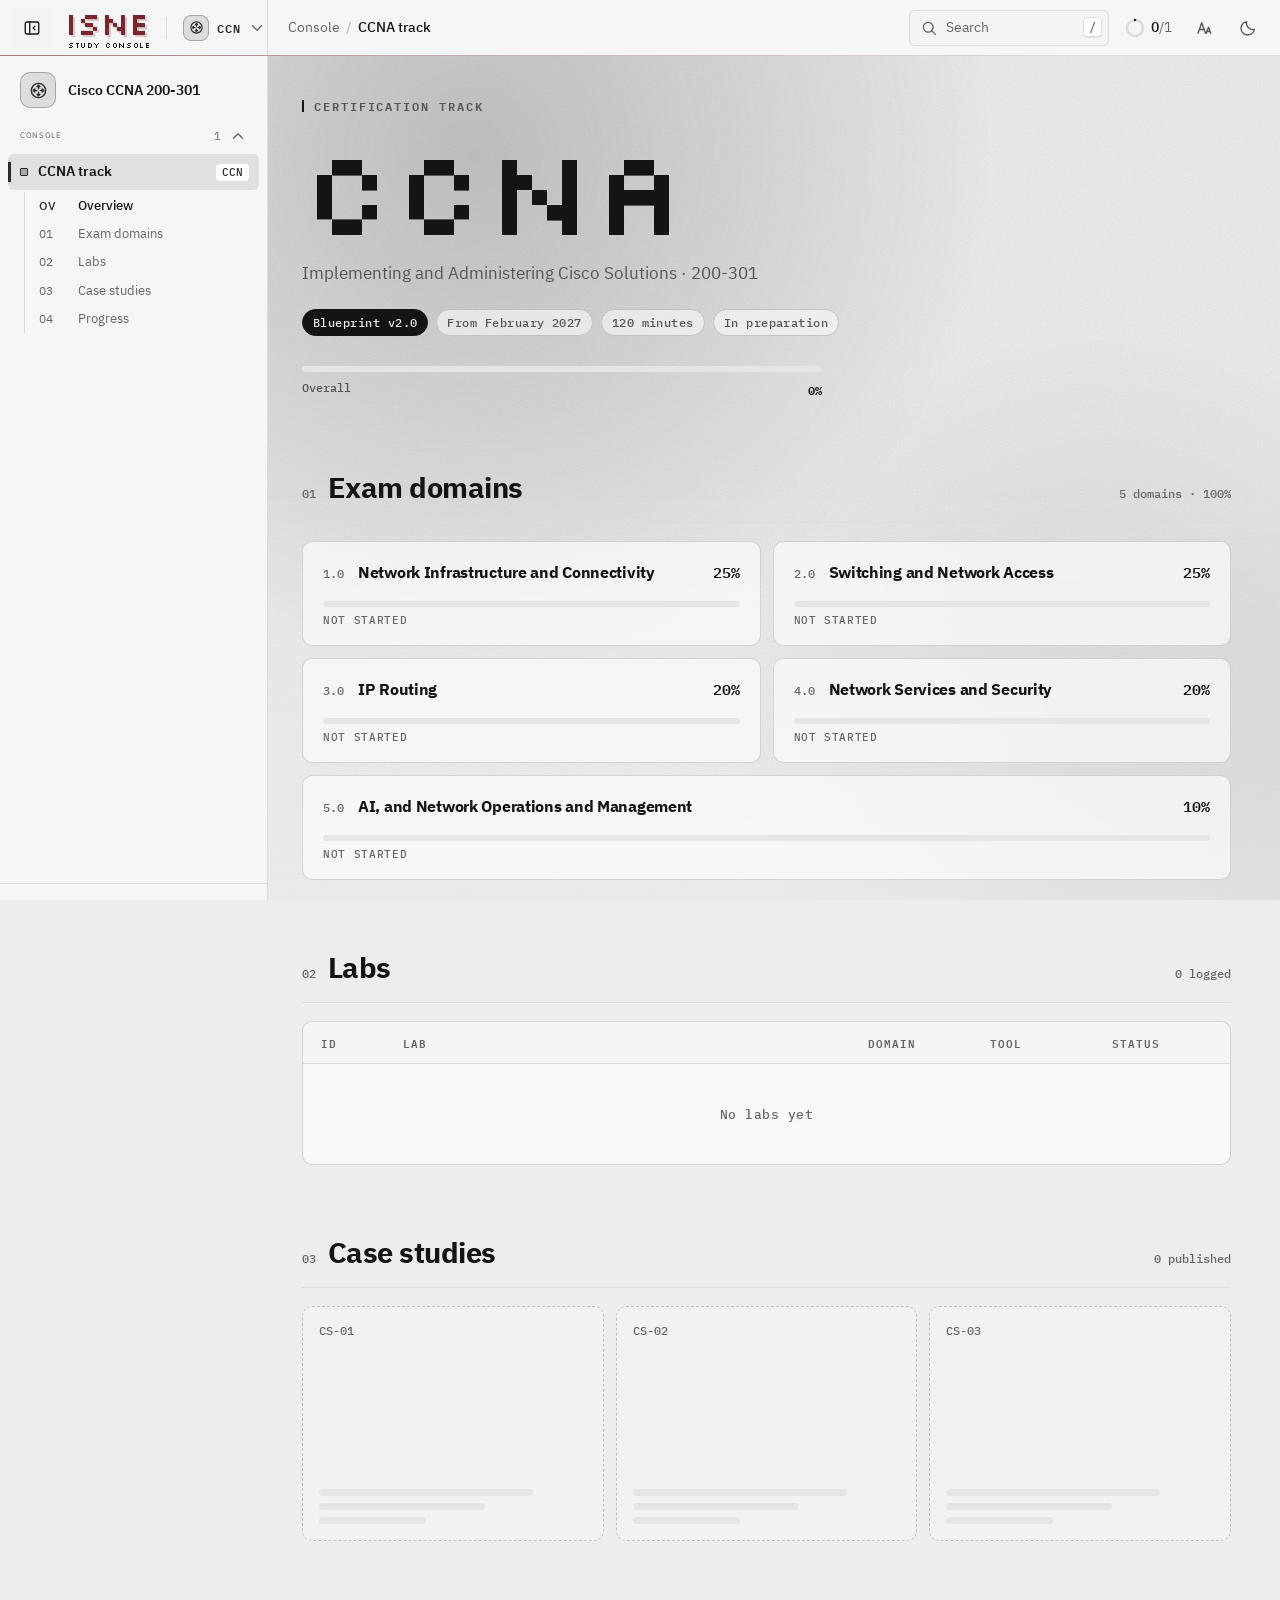
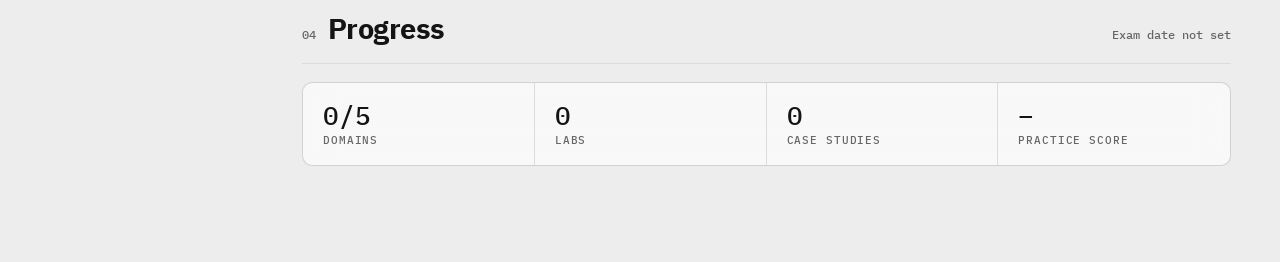
==== ccna/index.html @ 34553ee7 "Menu toggle shows hide/show icon by state; smaller CCNA pointer light" ====
<!doctype html>
<html lang="en">
<head>
<meta charset="utf-8">
<meta name="viewport" content="width=device-width,initial-scale=1,viewport-fit=cover">
<title>Cisco CCNA 200-301 · Study Console</title>
<meta name="description" content="CCNA 200-301 console: exam domains, labs, case studies and progress.">
<meta name="theme-color" content="#0a0a0a">
<script src="../shared/v3/boot.js?v=20261031-3" data-console="ccna"></script>
<link rel="stylesheet" href="./ccna.css?v=20261031-3">
</head>
<body data-console-id="ccna" data-console-name="Cisco CCNA 200-301">
<main class="cc">

  <header class="cc-hero" id="overview">
    <p class="cc-eyebrow">Certification track</p>
    <h1 class="cc-title">CCNA</h1>
    <p class="cc-sub">Implementing and Administering Cisco Solutions · 200-301</p>
    <div class="cc-chips">
      <span class="cc-chip is-on">Blueprint v2.0</span>
      <span class="cc-chip">From February 2027</span>
      <span class="cc-chip">120 minutes</span>
      <span class="cc-chip">In preparation</span>
    </div>
    <div class="cc-meter" role="img" aria-label="Overall progress 0 percent">
      <div class="cc-meter-bar"><i style="width:0%"></i></div>
      <div class="cc-meter-row"><span>Overall</span><b>0%</b></div>
    </div>
  </header>

  <section class="cc-sec" id="domains">
    <div class="cc-head"><span class="cc-num">01</span><h2>Exam domains</h2><span class="cc-aside">5 domains · 100%</span></div>
    <div class="cc-domains">
      <article class="cc-domain"><span class="cc-dno">1.0</span><h3>Network Infrastructure and Connectivity</h3><span class="cc-weight">25%</span><div class="cc-dbar"><i style="width:0%"></i></div><span class="cc-state">Not started</span></article>
      <article class="cc-domain"><span class="cc-dno">2.0</span><h3>Switching and Network Access</h3><span class="cc-weight">25%</span><div class="cc-dbar"><i style="width:0%"></i></div><span class="cc-state">Not started</span></article>
      <article class="cc-domain"><span class="cc-dno">3.0</span><h3>IP Routing</h3><span class="cc-weight">20%</span><div class="cc-dbar"><i style="width:0%"></i></div><span class="cc-state">Not started</span></article>
      <article class="cc-domain"><span class="cc-dno">4.0</span><h3>Network Services and Security</h3><span class="cc-weight">20%</span><div class="cc-dbar"><i style="width:0%"></i></div><span class="cc-state">Not started</span></article>
      <article class="cc-domain"><span class="cc-dno">5.0</span><h3>AI, and Network Operations and Management</h3><span class="cc-weight">10%</span><div class="cc-dbar"><i style="width:0%"></i></div><span class="cc-state">Not started</span></article>
    </div>
  </section>

  <section class="cc-sec" id="labs">
    <div class="cc-head"><span class="cc-num">02</span><h2>Labs</h2><span class="cc-aside">0 logged</span></div>
    <div class="cc-table">
      <div class="cc-tr cc-th"><span>ID</span><span>Lab</span><span>Domain</span><span>Tool</span><span>Status</span></div>
      <div class="cc-empty">No labs yet</div>
    </div>
  </section>

  <section class="cc-sec" id="cases">
    <div class="cc-head"><span class="cc-num">03</span><h2>Case studies</h2><span class="cc-aside">0 published</span></div>
    <div class="cc-cases">
      <div class="cc-slot"><span class="cc-slot-no">CS-01</span><span class="cc-slot-lines"><i></i><i></i><i></i></span></div>
      <div class="cc-slot"><span class="cc-slot-no">CS-02</span><span class="cc-slot-lines"><i></i><i></i><i></i></span></div>
      <div class="cc-slot"><span class="cc-slot-no">CS-03</span><span class="cc-slot-lines"><i></i><i></i><i></i></span></div>
    </div>
  </section>

  <section class="cc-sec" id="progress">
    <div class="cc-head"><span class="cc-num">04</span><h2>Progress</h2><span class="cc-aside">Exam date not set</span></div>
    <div class="cc-stats">
      <div><b>0/5</b><span>Domains</span></div>
      <div><b>0</b><span>Labs</span></div>
      <div><b>0</b><span>Case studies</span></div>
      <div><b>–</b><span>Practice score</span></div>
    </div>
  </section>

</main>
<script>
/* Study Console v3 manifest: one scrolling page, sections as menu entries. */
(function () {
  (window.StudyConsole = window.StudyConsole || []).push({
    id: 'ccna',
    code: 'CCN',
    title: 'Cisco CCNA 200-301',
    subtitle: 'Certification track',
    content: 'body > main',
    defaultView: 'track',
    router: { show: function () {} },
    groups: [
      { label: 'Console', views: [{ id: 'track', title: 'CCNA track', badge: 'CCN', children: [
        { id: 'overview', title: 'Overview', badge: 'OV' },
        { id: 'domains', title: 'Exam domains', badge: '01' },
        { id: 'labs', title: 'Labs', badge: '02' },
        { id: 'cases', title: 'Case studies', badge: '03' },
        { id: 'progress', title: 'Progress', badge: '04' }
      ] }] }
    ]
  });
})();
</script>
</body>
</html>
---- ccna/ccna.css ----
/* CCNA console: monochrome palette, black/white/grey field with grain.
   Frame, components and behaviour come from /shared/v3/. */

:root[data-theme="dark"] {
  --sc-bg: #0a0a0a; --sc-surface: #121212; --sc-surface-2: #1a1a1a; --sc-surface-3: #232323; --sc-chrome: #0d0d0d;
  --sc-text: #f2f2f2; --sc-text-body: #d6d6d6; --sc-muted: #b0b0b0; --sc-faint: #8a8a8a;
  --sc-line: #242424; --sc-line-strong: #3a3a3a; --sc-accent-soft: #1d1d1d;
  --sc-glow-1: #d6d6d6; --sc-glow-2: #3a3a3a; --sc-glow-3: #262626;
  --cc-hi: #e6e6e6; --cc-lo: #3a3a3a;
}
:root[data-theme="light"] {
  --sc-bg: #ededed; --sc-surface: #ffffff; --sc-surface-2: #f4f4f4; --sc-surface-3: #e5e5e5; --sc-chrome: #f6f6f6;
  --sc-text: #141414; --sc-text-body: #2a2a2a; --sc-muted: #545454; --sc-faint: #666666;
  --sc-line: #dcdcdc; --sc-line-strong: #c2c2c2; --sc-accent-soft: #ebebeb;
  --sc-glow-1: #2b2b2b; --sc-glow-2: #9a9a9a; --sc-glow-3: #c6c6c6;
  --cc-hi: #1a1a1a; --cc-lo: #a8a8a8;
}

/* ---------- field: the share-image layout in greyscale ---------- */
.sc3-field { background: var(--sc-bg); }
.sc3-field i { opacity: 1; }
.sc3-field .sc3-field-a { width: 82vw; height: 82vw; left: -25vw; top: calc(11vh - 41vw); right: auto; background: radial-gradient(closest-side, var(--cc-hi), transparent); opacity: .34; }
.sc3-field .sc3-field-b { width: 75vw; height: 75vw; left: 52vw; top: calc(100vh - 37vw); right: auto; bottom: auto; background: radial-gradient(closest-side, var(--cc-lo), transparent); opacity: .8; }
.sc3-field .sc3-field-c { width: 58vw; height: 58vw; left: 36vw; top: calc(72vh - 29vw); bottom: auto; background: radial-gradient(closest-side, var(--sc-glow-3), transparent); opacity: .6; }
:root[data-theme="light"] .sc3-field .sc3-field-a { opacity: .2; }
:root[data-theme="light"] .sc3-field .sc3-field-b { opacity: .45; }
:root[data-theme="light"] .sc3-field .sc3-field-c { opacity: .5; }
.sc3-field::before { opacity: .12; mix-blend-mode: normal; }
:root[data-theme="dark"] .sc3-field::before { opacity: .16; mix-blend-mode: normal; }
:root[data-theme="light"] .sc3-field::before { opacity: .22; mix-blend-mode: multiply; }
/* pointer light: small and faint so it reads as a highlight, not a second glow */
:root:root .sc3-field .sc3-spot { width: 180px; height: 180px; margin: -90px 0 0 -90px; background: radial-gradient(closest-side, color-mix(in srgb, var(--cc-hi) 14%, transparent), transparent); }
:root:root .sc3-field .sc3-spot.is-on { opacity: .4; }
.sc3-field::after { background: linear-gradient(180deg, transparent 50%, color-mix(in srgb, var(--sc-bg) 55%, transparent) 100%); }
@media (max-aspect-ratio: 1/1) {
  .sc3-field .sc3-field-a { width: 110vmax; height: 110vmax; left: -62vmax; top: -66vmax; }
  .sc3-field .sc3-field-b { width: 95vmax; height: 95vmax; left: auto; right: -55vmax; top: auto; bottom: -55vmax; }
  .sc3-field .sc3-field-c { width: 70vmax; height: 70vmax; left: -5vmax; top: 45vmax; }
}

/* ---------- page ---------- */
.cc { max-width: 1000px; margin: 0 auto; padding: 44px 34px 96px; }
.cc-eyebrow { margin: 0; font: 600 12px/1 var(--sc-mono); letter-spacing: .16em; text-transform: uppercase; color: var(--sc-muted); border-left: 2px solid var(--sc-text); padding-left: 10px; }
.cc-title { margin: 22px 0 0; font-size: clamp(4.2rem, 11vw, 7.5rem); line-height: .9; font-weight: 400; color: var(--sc-text); }
:root:root:root .cc-title { font-family: var(--sc-pixel); letter-spacing: .02em; }
.cc-sub { margin: 18px 0 0; font-size: 1.05rem; color: var(--sc-muted); }
.cc-chips { display: flex; flex-wrap: wrap; gap: 8px; margin-top: 22px; }
.cc-chip { font: 500 11.5px var(--sc-mono); letter-spacing: .04em; padding: 5px 10px; border: 1px solid var(--sc-line-strong); border-radius: 999px; color: var(--sc-muted); background: color-mix(in srgb, var(--sc-surface) 55%, transparent); }
.cc-chip.is-on { color: var(--sc-bg); background: var(--sc-text); border-color: var(--sc-text); }
.cc-meter { margin-top: 30px; max-width: 520px; }
.cc-meter-bar, .cc-dbar { height: 6px; background: var(--sc-surface-3); border-radius: 99px; overflow: hidden; }
.cc-meter-bar i, .cc-dbar i { display: block; height: 100%; background: var(--sc-text); }
.cc-meter-row { display: flex; justify-content: space-between; margin-top: 8px; font: 500 12px var(--sc-mono); color: var(--sc-muted); }
.cc-meter-row b { color: var(--sc-text); font-weight: 600; }

.cc-sec { padding-top: 64px; }
.cc-head { display: flex; align-items: baseline; gap: 12px; padding-bottom: 12px; margin-bottom: 18px; border-bottom: 1px solid var(--sc-line); }
.cc-num { font: 500 12px var(--sc-mono); color: var(--sc-faint); }
.cc-head h2 { margin: 0; font-size: clamp(1.4rem, 2.6vw, 1.8rem); letter-spacing: -.02em; color: var(--sc-text); }
.cc-aside { margin-left: auto; font: 500 12px var(--sc-mono); color: var(--sc-faint); }



.cc-domains { display: grid; grid-template-columns: repeat(2, minmax(0, 1fr)); gap: 12px; }
.cc-domain { display: grid; grid-template-columns: auto 1fr auto; align-items: baseline; gap: 6px 14px; padding: 18px 20px; background: color-mix(in srgb, var(--sc-surface) 62%, transparent); -webkit-backdrop-filter: blur(16px); backdrop-filter: blur(16px); border: 1px solid color-mix(in srgb, var(--sc-line-strong) 70%, transparent); border-radius: var(--sc-radius, 12px); transition: border-color .2s, transform .2s; }
.cc-domain:last-child { grid-column: 1 / -1; }
.cc-dno { font: 500 12px var(--sc-mono); color: var(--sc-faint); }
.cc-domain h3 { margin: 0; font-size: 1rem; line-height: 1.35; color: var(--sc-text); }
.cc-weight { font: 600 15px var(--sc-mono); color: var(--sc-text); }
.cc-dbar { grid-column: 1 / -1; margin-top: 10px; }
.cc-state { grid-column: 1 / -1; font: 500 11px var(--sc-mono); letter-spacing: .06em; text-transform: uppercase; color: var(--sc-faint); }
@media (hover: hover) and (pointer: fine) { .cc-domain:hover { border-color: var(--sc-text); transform: translateY(-2px); } }

.cc-table { border: 1px solid color-mix(in srgb, var(--sc-line-strong) 70%, transparent); border-radius: var(--sc-radius, 12px); overflow: hidden; background: color-mix(in srgb, var(--sc-surface) 62%, transparent); -webkit-backdrop-filter: blur(16px); backdrop-filter: blur(16px); }
.cc-tr { display: grid; grid-template-columns: 70px minmax(0, 1fr) 110px 110px 100px; gap: 12px; padding: 11px 18px; }
.cc-th { font: 600 10.5px var(--sc-mono); letter-spacing: .1em; text-transform: uppercase; color: var(--sc-faint); background: color-mix(in srgb, var(--sc-surface-2) 70%, transparent); border-bottom: 1px solid var(--sc-line); }
.cc-empty { padding: 42px 18px; text-align: center; font: 500 12.5px var(--sc-mono); color: var(--sc-faint); letter-spacing: .04em; }

.cc-cases { display: grid; grid-template-columns: repeat(3, minmax(0, 1fr)); gap: 12px; }
.cc-slot { aspect-ratio: 4 / 3; display: flex; flex-direction: column; justify-content: space-between; padding: 16px; border: 1px dashed var(--sc-line-strong); border-radius: var(--sc-radius, 12px); background: color-mix(in srgb, var(--sc-surface) 30%, transparent); }
.cc-slot-no { font: 500 12px var(--sc-mono); color: var(--sc-faint); }
.cc-slot-lines { display: grid; gap: 7px; }
.cc-slot-lines i { display: block; height: 7px; border-radius: 4px; background: var(--sc-surface-3); }
.cc-slot-lines i:nth-child(1) { width: 80%; } .cc-slot-lines i:nth-child(2) { width: 62%; } .cc-slot-lines i:nth-child(3) { width: 40%; }

.cc-stats { display: grid; grid-template-columns: repeat(4, minmax(0, 1fr)); border: 1px solid color-mix(in srgb, var(--sc-line-strong) 70%, transparent); border-radius: var(--sc-radius, 12px); overflow: hidden; background: color-mix(in srgb, var(--sc-surface) 62%, transparent); -webkit-backdrop-filter: blur(16px); backdrop-filter: blur(16px); }
.cc-stats div { padding: 18px 20px; border-right: 1px solid var(--sc-line); }
.cc-stats div:last-child { border-right: 0; }
.cc-stats b { display: block; font: 500 26px/1.1 var(--sc-mono); color: var(--sc-text); }
.cc-stats span { display: block; margin-top: 4px; font: 500 11px var(--sc-mono); letter-spacing: .08em; text-transform: uppercase; color: var(--sc-faint); }

@media (max-width: 760px) {
  .cc { padding: 28px 18px 72px; }
  .cc-domains, .cc-cases { grid-template-columns: 1fr; }
  .cc-slot { aspect-ratio: auto; min-height: 120px; gap: 18px; }
  .cc-tr { grid-template-columns: 54px minmax(0, 1fr) 80px; }
  .cc-tr span:nth-child(4), .cc-tr span:nth-child(5) { display: none; }
  .cc-stats { grid-template-columns: repeat(2, minmax(0, 1fr)); }
  .cc-stats div:nth-child(2) { border-right: 0; }
  .cc-stats div:nth-child(-n+2) { border-bottom: 1px solid var(--sc-line); }
}
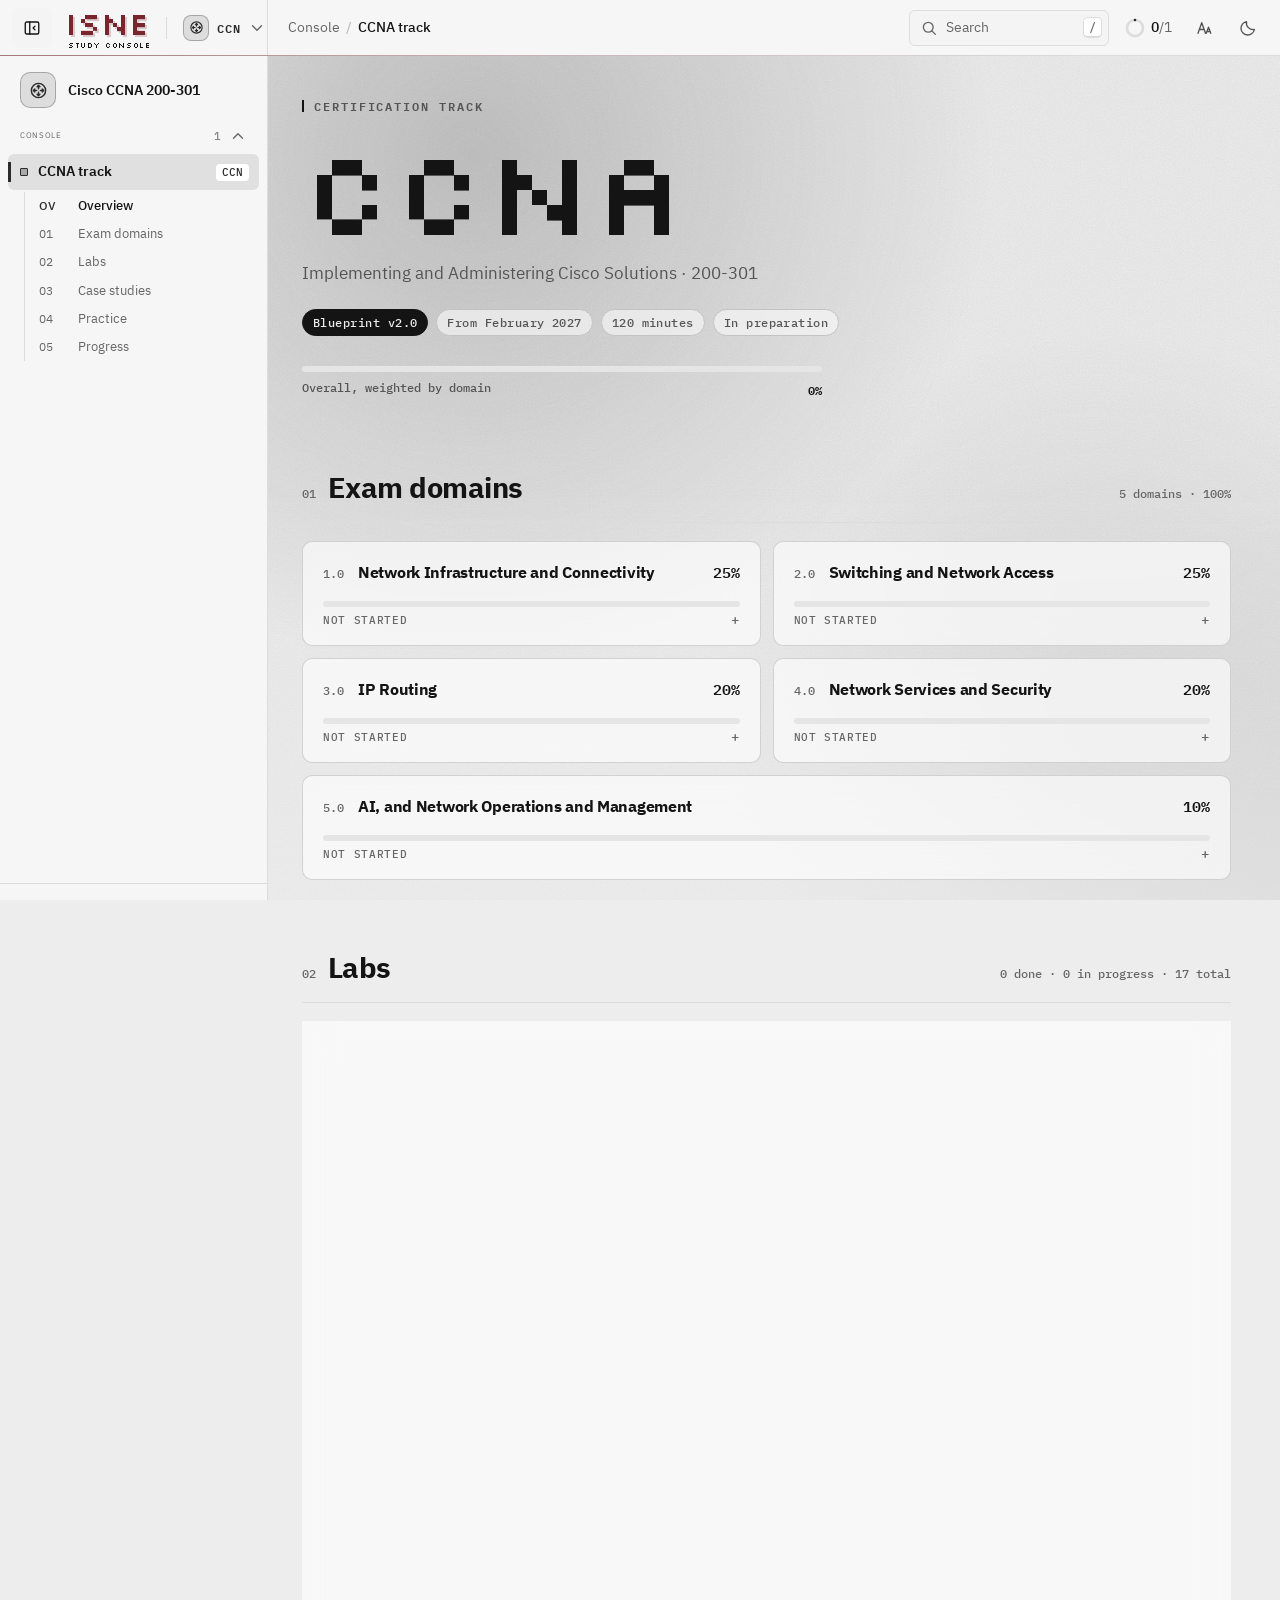
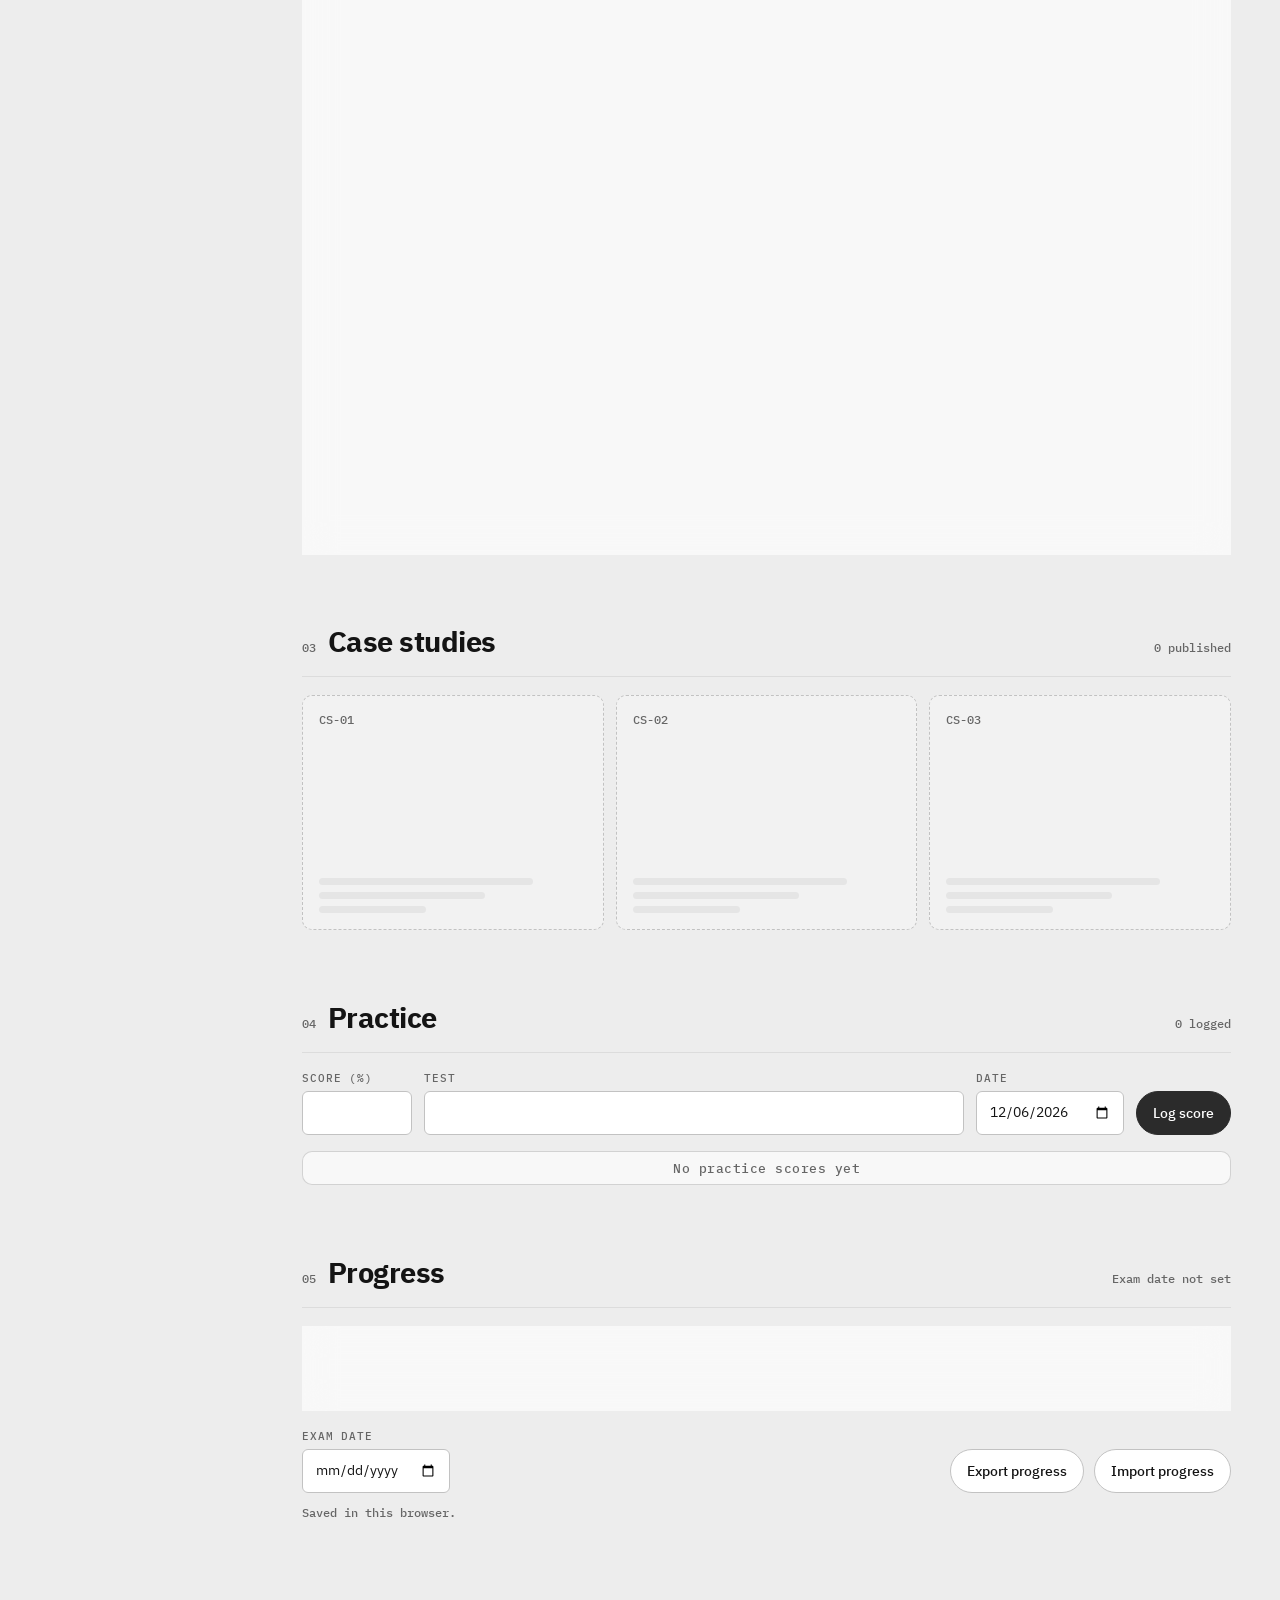
==== commit 94f2ec19: "CCNA track: official 200-301 v2.0 objectives, lab plan, practice log and saved progress" ====
--- a/ccna/index.html
+++ b/ccna/index.html
@@ -7,7 +7,7 @@
 <meta name="description" content="CCNA 200-301 console: exam domains, labs, case studies and progress.">
 <meta name="theme-color" content="#0a0a0a">
 <script src="../shared/v3/boot.js?v=20261031-3" data-console="ccna"></script>
-<link rel="stylesheet" href="./ccna.css?v=20261031-3">
+<link rel="stylesheet" href="./ccna.css?v=20261114-1">
 </head>
 <body data-console-id="ccna" data-console-name="Cisco CCNA 200-301">
 <main class="cc">
@@ -21,74 +21,61 @@
       <span class="cc-chip">From February 2027</span>
       <span class="cc-chip">120 minutes</span>
       <span class="cc-chip">In preparation</span>
+      <span class="cc-chip" id="cc-exam-chip" hidden></span>
     </div>
-    <div class="cc-meter" role="img" aria-label="Overall progress 0 percent">
-      <div class="cc-meter-bar"><i style="width:0%"></i></div>
-      <div class="cc-meter-row"><span>Overall</span><b>0%</b></div>
+    <div class="cc-meter" id="cc-meter" role="img" aria-label="Overall progress 0 percent">
+      <div class="cc-meter-bar"><i id="cc-meter-fill" style="width:0%"></i></div>
+      <div class="cc-meter-row"><span>Overall, weighted by domain</span><b id="cc-meter-pct">0%</b></div>
     </div>
   </header>
 
   <section class="cc-sec" id="domains">
     <div class="cc-head"><span class="cc-num">01</span><h2>Exam domains</h2><span class="cc-aside">5 domains · 100%</span></div>
-    <div class="cc-domains">
-      <article class="cc-domain"><span class="cc-dno">1.0</span><h3>Network Infrastructure and Connectivity</h3><span class="cc-weight">25%</span><div class="cc-dbar"><i style="width:0%"></i></div><span class="cc-state">Not started</span></article>
-      <article class="cc-domain"><span class="cc-dno">2.0</span><h3>Switching and Network Access</h3><span class="cc-weight">25%</span><div class="cc-dbar"><i style="width:0%"></i></div><span class="cc-state">Not started</span></article>
-      <article class="cc-domain"><span class="cc-dno">3.0</span><h3>IP Routing</h3><span class="cc-weight">20%</span><div class="cc-dbar"><i style="width:0%"></i></div><span class="cc-state">Not started</span></article>
-      <article class="cc-domain"><span class="cc-dno">4.0</span><h3>Network Services and Security</h3><span class="cc-weight">20%</span><div class="cc-dbar"><i style="width:0%"></i></div><span class="cc-state">Not started</span></article>
-      <article class="cc-domain"><span class="cc-dno">5.0</span><h3>AI, and Network Operations and Management</h3><span class="cc-weight">10%</span><div class="cc-dbar"><i style="width:0%"></i></div><span class="cc-state">Not started</span></article>
-    </div>
+    <div class="cc-domains" id="cc-domains"></div>
   </section>
 
   <section class="cc-sec" id="labs">
-    <div class="cc-head"><span class="cc-num">02</span><h2>Labs</h2><span class="cc-aside">0 logged</span></div>
-    <div class="cc-table">
-      <div class="cc-tr cc-th"><span>ID</span><span>Lab</span><span>Domain</span><span>Tool</span><span>Status</span></div>
-      <div class="cc-empty">No labs yet</div>
-    </div>
+    <div class="cc-head"><span class="cc-num">02</span><h2>Labs</h2><span class="cc-aside" id="cc-labs-aside">0 logged</span></div>
+    <div class="cc-table" id="cc-labs"></div>
   </section>
 
   <section class="cc-sec" id="cases">
-    <div class="cc-head"><span class="cc-num">03</span><h2>Case studies</h2><span class="cc-aside">0 published</span></div>
-    <div class="cc-cases">
-      <div class="cc-slot"><span class="cc-slot-no">CS-01</span><span class="cc-slot-lines"><i></i><i></i><i></i></span></div>
-      <div class="cc-slot"><span class="cc-slot-no">CS-02</span><span class="cc-slot-lines"><i></i><i></i><i></i></span></div>
-      <div class="cc-slot"><span class="cc-slot-no">CS-03</span><span class="cc-slot-lines"><i></i><i></i><i></i></span></div>
-    </div>
+    <div class="cc-head"><span class="cc-num">03</span><h2>Case studies</h2><span class="cc-aside" id="cc-cases-aside">0 published</span></div>
+    <div class="cc-cases" id="cc-cases"></div>
+  </section>
+
+  <section class="cc-sec" id="practice">
+    <div class="cc-head"><span class="cc-num">04</span><h2>Practice</h2><span class="cc-aside" id="cc-practice-aside">0 logged</span></div>
+    <form class="cc-form" id="cc-score-form">
+      <label class="sc-field"><span class="cc-lbl">Score (%)</span><input class="sc-input" id="cc-score-val" type="number" min="0" max="100" step="0.1" inputmode="decimal" required></label>
+      <label class="sc-field cc-grow"><span class="cc-lbl">Test</span><input class="sc-input" id="cc-score-name" type="text" maxlength="60" autocomplete="off"></label>
+      <label class="sc-field"><span class="cc-lbl">Date</span><input class="sc-input" id="cc-score-date" type="date"></label>
+      <button class="sc-btn sc-btn--primary" type="submit">Log score</button>
+    </form>
+    <ul class="cc-scores" id="cc-scores"></ul>
   </section>
 
   <section class="cc-sec" id="progress">
-    <div class="cc-head"><span class="cc-num">04</span><h2>Progress</h2><span class="cc-aside">Exam date not set</span></div>
+    <div class="cc-head"><span class="cc-num">05</span><h2>Progress</h2><span class="cc-aside" id="cc-progress-aside">Exam date not set</span></div>
     <div class="cc-stats">
-      <div><b>0/5</b><span>Domains</span></div>
-      <div><b>0</b><span>Labs</span></div>
-      <div><b>0</b><span>Case studies</span></div>
-      <div><b>–</b><span>Practice score</span></div>
+      <div><b id="cc-stat-obj">0/0</b><span>Objectives</span></div>
+      <div><b id="cc-stat-labs">0</b><span>Labs</span></div>
+      <div><b id="cc-stat-cases">0</b><span>Case studies</span></div>
+      <div><b id="cc-stat-score">–</b><span id="cc-stat-score-sub">Practice score</span></div>
+    </div>
+    <div class="cc-form cc-tools">
+      <label class="sc-field"><span class="cc-lbl">Exam date</span><input class="sc-input" id="cc-exam" type="date"></label>
+      <div class="cc-io">
+        <button class="sc-btn" type="button" data-act="export">Export progress</button>
+        <button class="sc-btn" type="button" data-act="import">Import progress</button>
+        <input id="cc-import" type="file" accept="application/json,.json" hidden>
+      </div>
+      <p class="cc-note" id="cc-io-note" role="status">Saved in this browser.</p>
     </div>
   </section>
 
 </main>
-<script>
-/* Study Console v3 manifest: one scrolling page, sections as menu entries. */
-(function () {
-  (window.StudyConsole = window.StudyConsole || []).push({
-    id: 'ccna',
-    code: 'CCN',
-    title: 'Cisco CCNA 200-301',
-    subtitle: 'Certification track',
-    content: 'body > main',
-    defaultView: 'track',
-    router: { show: function () {} },
-    groups: [
-      { label: 'Console', views: [{ id: 'track', title: 'CCNA track', badge: 'CCN', children: [
-        { id: 'overview', title: 'Overview', badge: 'OV' },
-        { id: 'domains', title: 'Exam domains', badge: '01' },
-        { id: 'labs', title: 'Labs', badge: '02' },
-        { id: 'cases', title: 'Case studies', badge: '03' },
-        { id: 'progress', title: 'Progress', badge: '04' }
-      ] }] }
-    ]
-  });
-})();
-</script>
+<script src="./data.js?v=20261114-1"></script>
+<script src="./ccna.js?v=20261114-1"></script>
 </body>
 </html>
--- a/ccna/ccna.css
+++ b/ccna/ccna.css
@@ -61,19 +61,48 @@
 
 
 
-.cc-domains { display: grid; grid-template-columns: repeat(2, minmax(0, 1fr)); gap: 12px; }
-.cc-domain { display: grid; grid-template-columns: auto 1fr auto; align-items: baseline; gap: 6px 14px; padding: 18px 20px; background: color-mix(in srgb, var(--sc-surface) 62%, transparent); -webkit-backdrop-filter: blur(16px); backdrop-filter: blur(16px); border: 1px solid color-mix(in srgb, var(--sc-line-strong) 70%, transparent); border-radius: var(--sc-radius, 12px); transition: border-color .2s, transform .2s; }
+.cc-domains { display: grid; grid-template-columns: repeat(2, minmax(0, 1fr)); gap: 12px; align-items: start; }
+.cc-domain { background: color-mix(in srgb, var(--sc-surface) 62%, transparent); -webkit-backdrop-filter: blur(16px); backdrop-filter: blur(16px); border: 1px solid color-mix(in srgb, var(--sc-line-strong) 70%, transparent); border-radius: var(--sc-radius, 12px); transition: border-color .2s; scroll-margin-top: 80px; }
 .cc-domain:last-child { grid-column: 1 / -1; }
+.cc-dsum { display: grid; grid-template-columns: auto 1fr auto; align-items: baseline; gap: 6px 14px; padding: 18px 20px; cursor: pointer; list-style: none; border-radius: inherit; }
+.cc-dsum::-webkit-details-marker { display: none; }
+.cc-dsum:focus-visible { outline: none; box-shadow: var(--sc-focus); }
 .cc-dno { font: 500 12px var(--sc-mono); color: var(--sc-faint); }
 .cc-domain h3 { margin: 0; font-size: 1rem; line-height: 1.35; color: var(--sc-text); }
 .cc-weight { font: 600 15px var(--sc-mono); color: var(--sc-text); }
 .cc-dbar { grid-column: 1 / -1; margin-top: 10px; }
-.cc-state { grid-column: 1 / -1; font: 500 11px var(--sc-mono); letter-spacing: .06em; text-transform: uppercase; color: var(--sc-faint); }
-@media (hover: hover) and (pointer: fine) { .cc-domain:hover { border-color: var(--sc-text); transform: translateY(-2px); } }
+.cc-state { grid-column: 1 / -1; display: flex; justify-content: space-between; font: 500 11px var(--sc-mono); letter-spacing: .06em; text-transform: uppercase; color: var(--sc-faint); }
+.cc-state::after { content: '+'; font-size: 14px; line-height: 1; }
+.cc-domain[open] .cc-state::after { content: '\2013'; }
+@media (hover: hover) and (pointer: fine) { .cc-domain:hover { border-color: var(--sc-text); } }
+
+.cc-objs { list-style: none; margin: 0; padding: 4px 20px 14px; border-top: 1px solid var(--sc-line); }
+.cc-obj { display: grid; grid-template-columns: 34px minmax(0, 1fr) auto; gap: 4px 12px; align-items: start; padding: 12px 0; border-bottom: 1px solid var(--sc-line); }
+.cc-obj:last-child { border-bottom: 0; }
+.cc-oid { font: 500 12px/1.7 var(--sc-mono); color: var(--sc-faint); }
+.cc-otext { font-size: .92rem; line-height: 1.55; color: var(--sc-text-body); }
+.cc-obj[data-s="done"] .cc-otext { color: var(--sc-muted); }
+.cc-subs { margin: 6px 0 0; padding-left: 18px; font-size: .84rem; color: var(--sc-muted); }
+.cc-subs li { margin: 2px 0; }
+
+/* status pill (objectives and labs) */
+.cc-st { display: inline-flex; align-items: center; gap: 8px; min-height: 30px; padding: 0 12px; border: 1px solid var(--sc-line-strong); border-radius: 999px; background: transparent; color: var(--sc-muted); font: 500 11px var(--sc-mono); letter-spacing: .05em; text-transform: uppercase; white-space: nowrap; cursor: pointer; transition: border-color .15s, background .15s, color .15s; }
+.cc-st::before { content: ''; box-sizing: border-box; width: 9px; height: 9px; border-radius: 50%; border: 1.5px solid currentColor; }
+.cc-st:hover { border-color: var(--sc-text); color: var(--sc-text); }
+.cc-st:focus-visible { outline: none; box-shadow: var(--sc-focus); }
+[data-s="learning"] > .cc-st, [data-s="active"] .cc-st { color: var(--sc-text); border-color: var(--sc-text); }
+[data-s="learning"] > .cc-st::before, [data-s="active"] .cc-st::before { background: conic-gradient(currentColor 0 50%, transparent 0); }
+[data-s="done"] > .cc-st, [data-s="done"] .cc-st { color: var(--sc-bg); background: var(--sc-text); border-color: var(--sc-text); }
+[data-s="done"] > .cc-st::before, [data-s="done"] .cc-st::before { background: currentColor; }
+@media (pointer: coarse) { .cc-st { min-height: 44px; } }
 
 .cc-table { border: 1px solid color-mix(in srgb, var(--sc-line-strong) 70%, transparent); border-radius: var(--sc-radius, 12px); overflow: hidden; background: color-mix(in srgb, var(--sc-surface) 62%, transparent); -webkit-backdrop-filter: blur(16px); backdrop-filter: blur(16px); }
-.cc-tr { display: grid; grid-template-columns: 70px minmax(0, 1fr) 110px 110px 100px; gap: 12px; padding: 11px 18px; }
-.cc-th { font: 600 10.5px var(--sc-mono); letter-spacing: .1em; text-transform: uppercase; color: var(--sc-faint); background: color-mix(in srgb, var(--sc-surface-2) 70%, transparent); border-bottom: 1px solid var(--sc-line); }
+.cc-tr { display: grid; grid-template-columns: 54px minmax(0, 1fr) 70px 110px 128px; gap: 12px; align-items: center; padding: 10px 18px; }
+.cc-tr + .cc-tr { border-top: 1px solid var(--sc-line); }
+.cc-tr > span:nth-child(3), .cc-tr > span:nth-child(4) { font: 500 12px var(--sc-mono); color: var(--sc-muted); }
+.cc-lid { font: 500 12px var(--sc-mono); color: var(--sc-faint); }
+.cc-objref { display: block; margin-top: 2px; font: 500 11px var(--sc-mono); color: var(--sc-faint); }
+.cc-th { align-items: baseline; font: 600 10.5px var(--sc-mono); letter-spacing: .1em; text-transform: uppercase; color: var(--sc-faint); background: color-mix(in srgb, var(--sc-surface-2) 70%, transparent); border-bottom: 1px solid var(--sc-line); }
 .cc-empty { padding: 42px 18px; text-align: center; font: 500 12.5px var(--sc-mono); color: var(--sc-faint); letter-spacing: .04em; }
 
 .cc-cases { display: grid; grid-template-columns: repeat(3, minmax(0, 1fr)); gap: 12px; }
@@ -82,6 +111,28 @@
 .cc-slot-lines { display: grid; gap: 7px; }
 .cc-slot-lines i { display: block; height: 7px; border-radius: 4px; background: var(--sc-surface-3); }
 .cc-slot-lines i:nth-child(1) { width: 80%; } .cc-slot-lines i:nth-child(2) { width: 62%; } .cc-slot-lines i:nth-child(3) { width: 40%; }
+
+.cc-case { display: flex; flex-direction: column; gap: 8px; padding: 16px; border: 1px solid color-mix(in srgb, var(--sc-line-strong) 70%, transparent); border-radius: var(--sc-radius, 12px); background: color-mix(in srgb, var(--sc-surface) 62%, transparent); color: inherit; text-decoration: none; }
+.cc-case h3 { margin: 0; font-size: 1rem; color: var(--sc-text); }
+.cc-case p { margin: 0; font-size: .9rem; color: var(--sc-muted); }
+a.cc-case:hover { border-color: var(--sc-text); }
+
+.cc-form { display: flex; flex-wrap: wrap; align-items: flex-end; gap: 12px; }
+.cc-form .sc-field { min-width: 0; }
+.cc-form .sc-btn, .cc-form .sc-input { min-height: var(--sc-touch, 44px); }
+.cc-grow { flex: 1 1 180px; }
+.cc-lbl { font: 500 11px var(--sc-mono); letter-spacing: .08em; text-transform: uppercase; color: var(--sc-faint); }
+#cc-score-val { width: 110px; }
+.cc-scores { list-style: none; margin: 16px 0 0; padding: 0; border: 1px solid color-mix(in srgb, var(--sc-line-strong) 70%, transparent); border-radius: var(--sc-radius, 12px); overflow: hidden; background: color-mix(in srgb, var(--sc-surface) 62%, transparent); }
+.cc-scores li { display: grid; grid-template-columns: 110px minmax(0, 1fr) 64px auto; gap: 12px; align-items: center; padding: 8px 18px; }
+.cc-scores li + li { border-top: 1px solid var(--sc-line); }
+.cc-scores .cc-empty { display: block; }
+.cc-sd { font: 500 12px var(--sc-mono); color: var(--sc-faint); }
+.cc-sn { color: var(--sc-text-body); overflow-wrap: anywhere; }
+.cc-scores b { font: 600 14px var(--sc-mono); color: var(--sc-text); text-align: right; }
+.cc-tools { margin-top: 18px; justify-content: space-between; }
+.cc-io { display: flex; flex-wrap: wrap; gap: 10px; }
+.cc-note { flex-basis: 100%; margin: 0; font: 500 12px var(--sc-mono); color: var(--sc-faint); }
 
 .cc-stats { display: grid; grid-template-columns: repeat(4, minmax(0, 1fr)); border: 1px solid color-mix(in srgb, var(--sc-line-strong) 70%, transparent); border-radius: var(--sc-radius, 12px); overflow: hidden; background: color-mix(in srgb, var(--sc-surface) 62%, transparent); -webkit-backdrop-filter: blur(16px); backdrop-filter: blur(16px); }
 .cc-stats div { padding: 18px 20px; border-right: 1px solid var(--sc-line); }
@@ -93,8 +144,15 @@
   .cc { padding: 28px 18px 72px; }
   .cc-domains, .cc-cases { grid-template-columns: 1fr; }
   .cc-slot { aspect-ratio: auto; min-height: 120px; gap: 18px; }
-  .cc-tr { grid-template-columns: 54px minmax(0, 1fr) 80px; }
-  .cc-tr span:nth-child(4), .cc-tr span:nth-child(5) { display: none; }
+  .cc-tr { grid-template-columns: 46px minmax(0, 1fr) auto; padding: 10px 14px; }
+  .cc-tr > span:nth-child(3), .cc-tr > span:nth-child(4) { display: none; }
+  .cc-obj { grid-template-columns: 30px minmax(0, 1fr); }
+  .cc-obj .cc-st { grid-column: 2; justify-self: start; margin-top: 6px; }
+  .cc-st, .cc-scores .sc-btn { min-height: 44px; }
+  .cc-dsum { padding: 16px; }
+  .cc-objs { padding: 4px 16px 12px; }
+  .cc-scores li { grid-template-columns: minmax(0, 1fr) auto auto; padding: 8px 14px; }
+  .cc-sd { grid-column: 1 / -1; }
   .cc-stats { grid-template-columns: repeat(2, minmax(0, 1fr)); }
   .cc-stats div:nth-child(2) { border-right: 0; }
   .cc-stats div:nth-child(-n+2) { border-bottom: 1px solid var(--sc-line); }
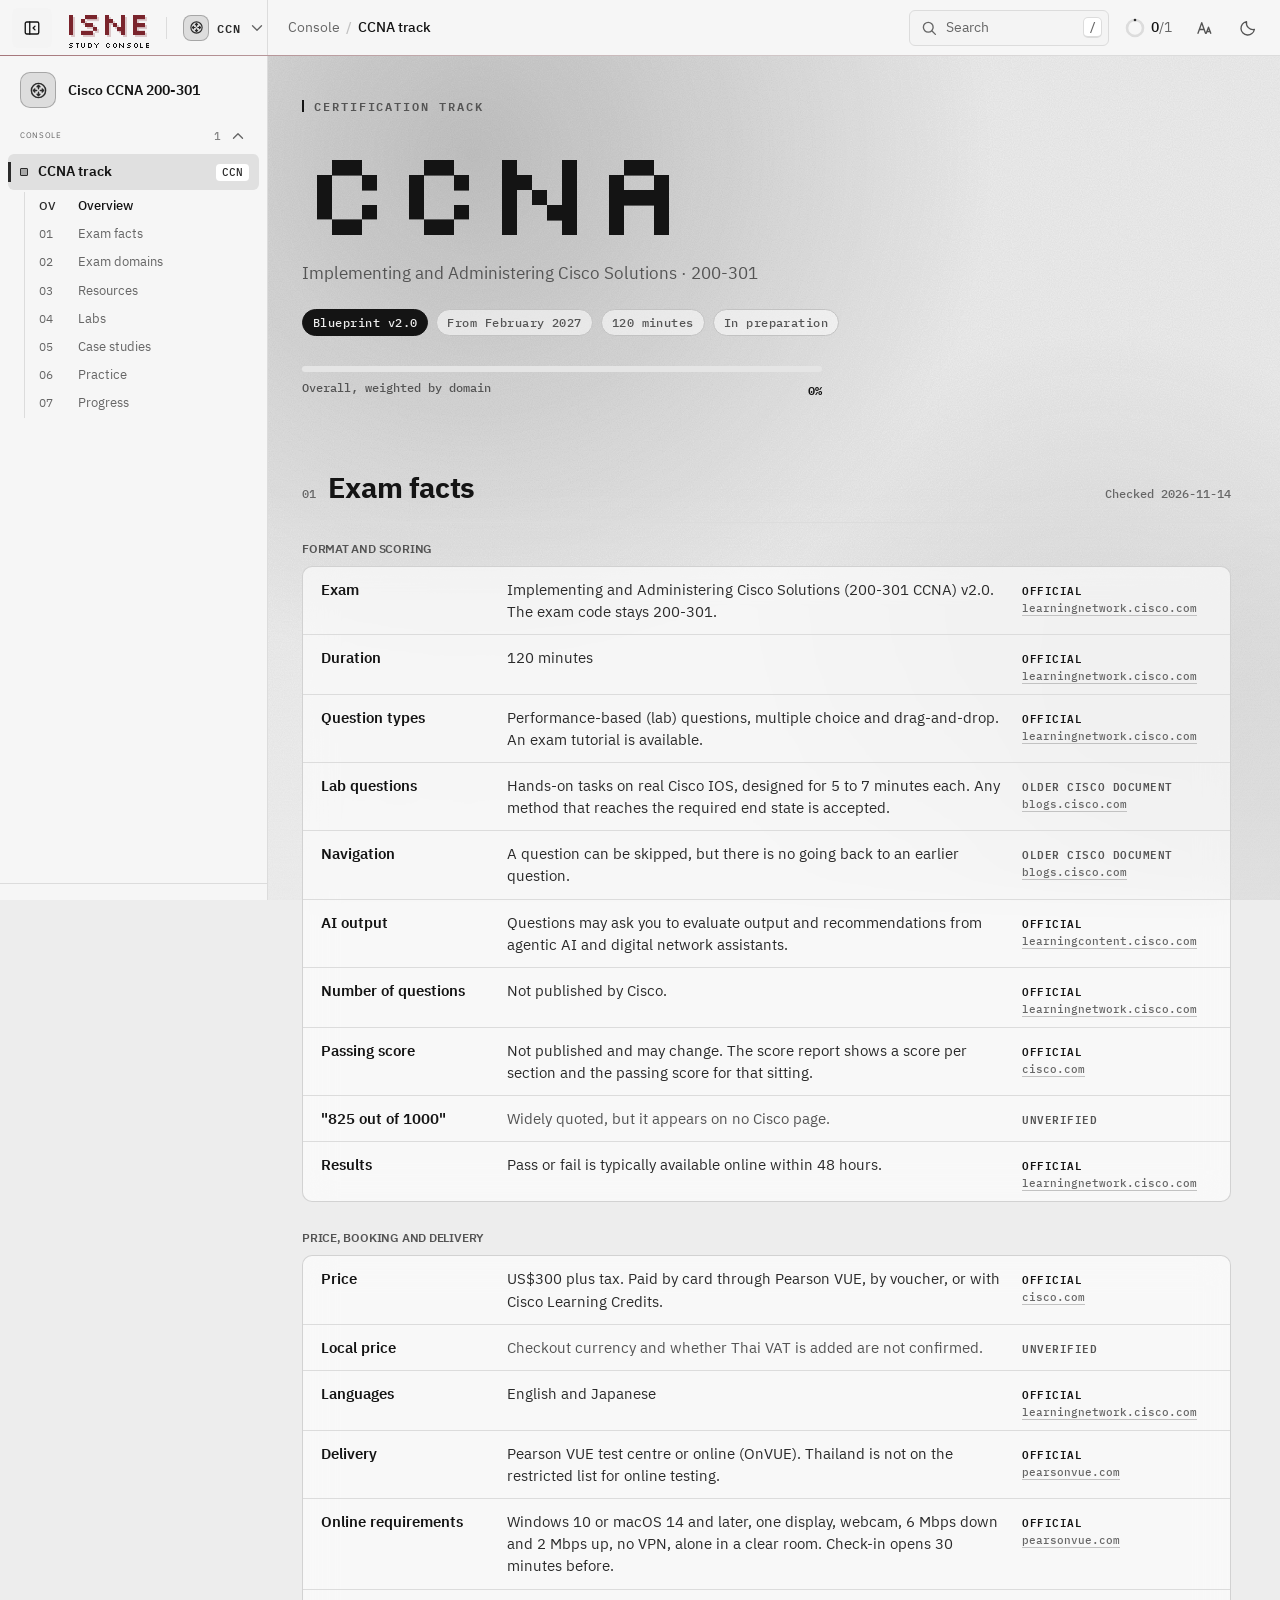
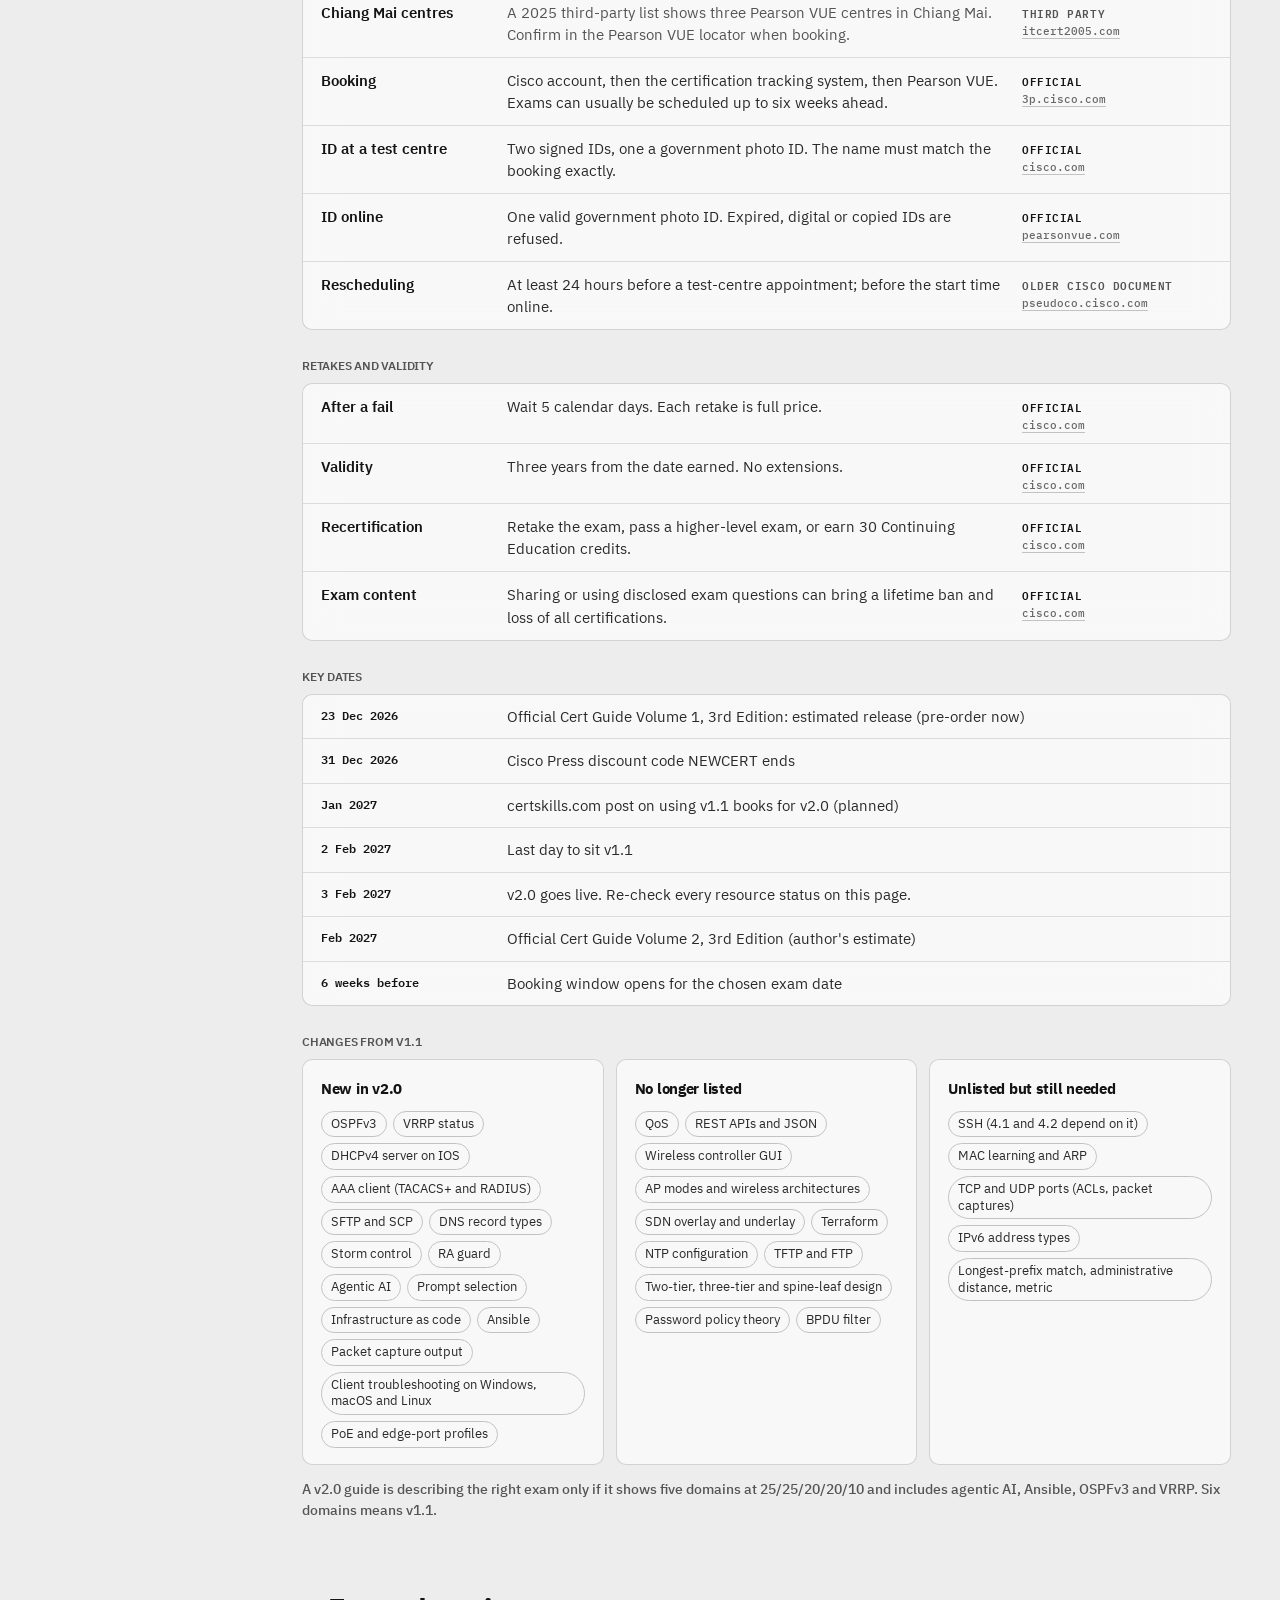
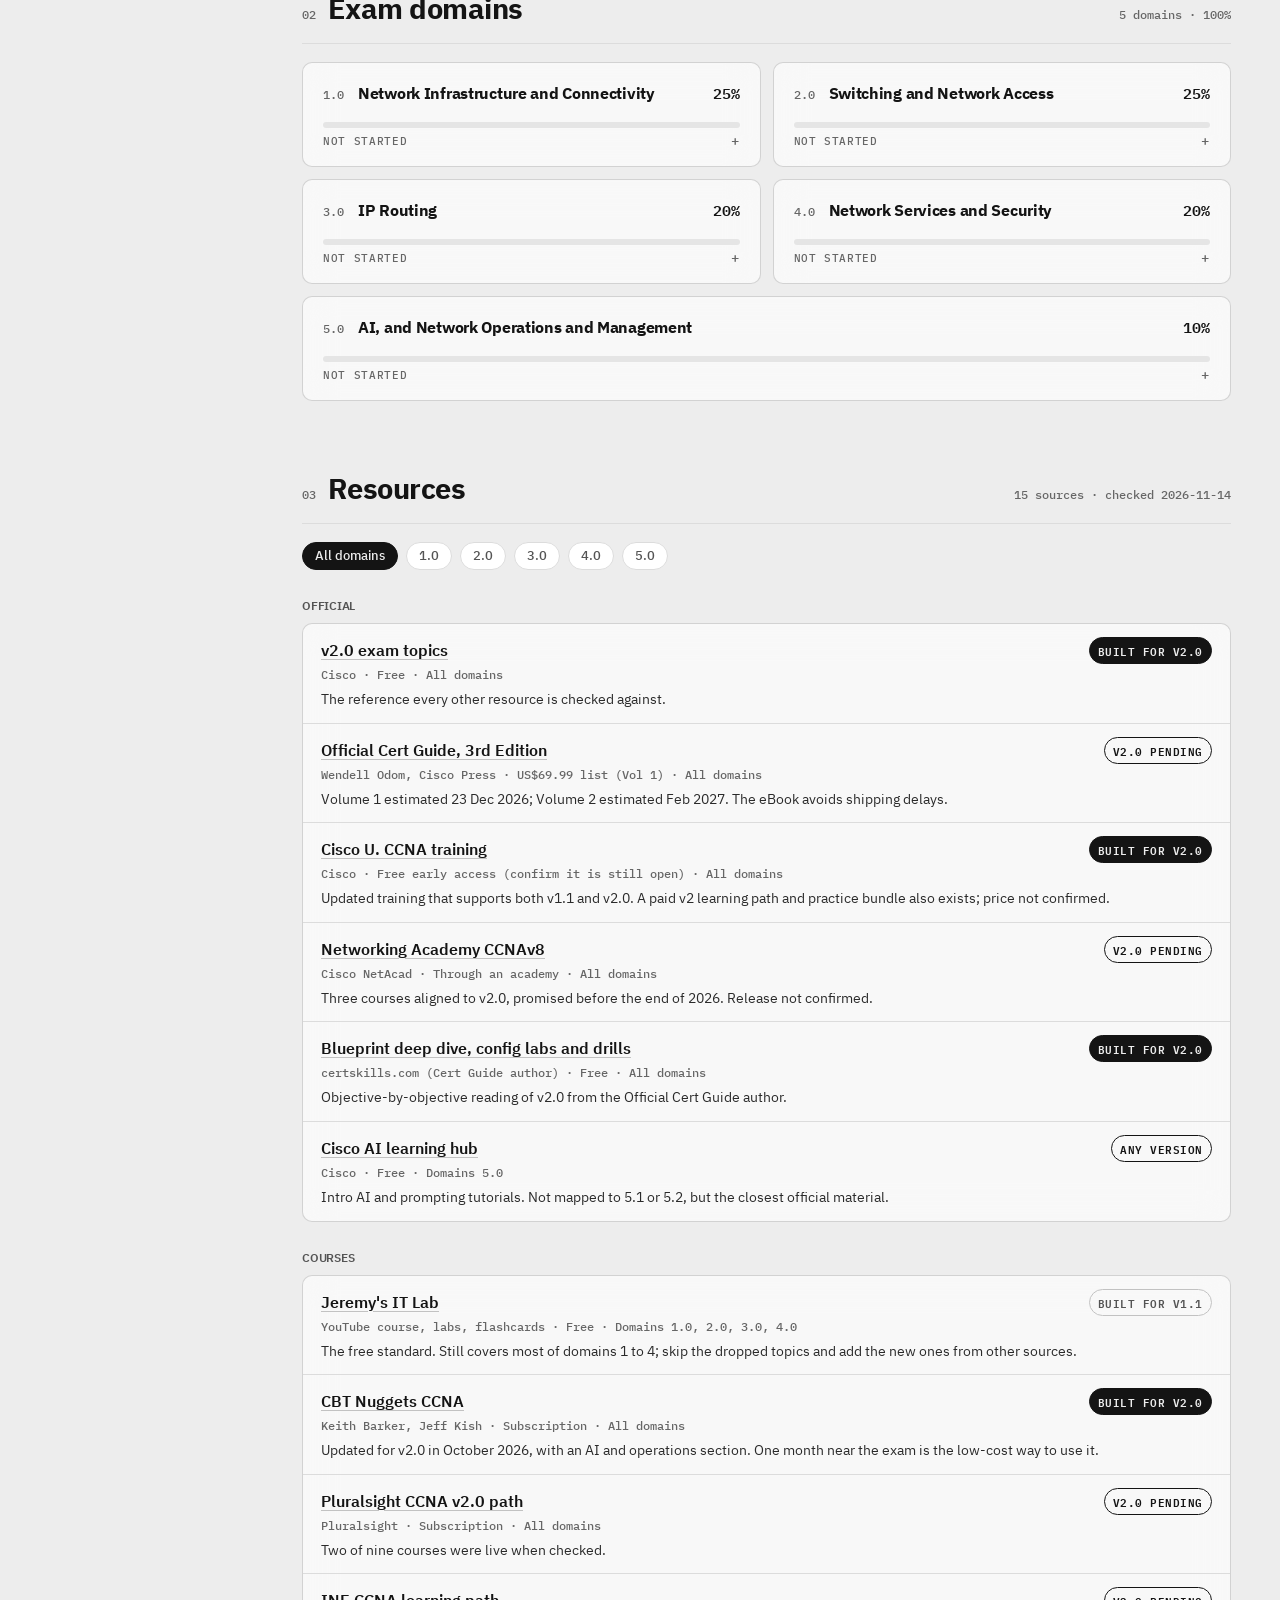
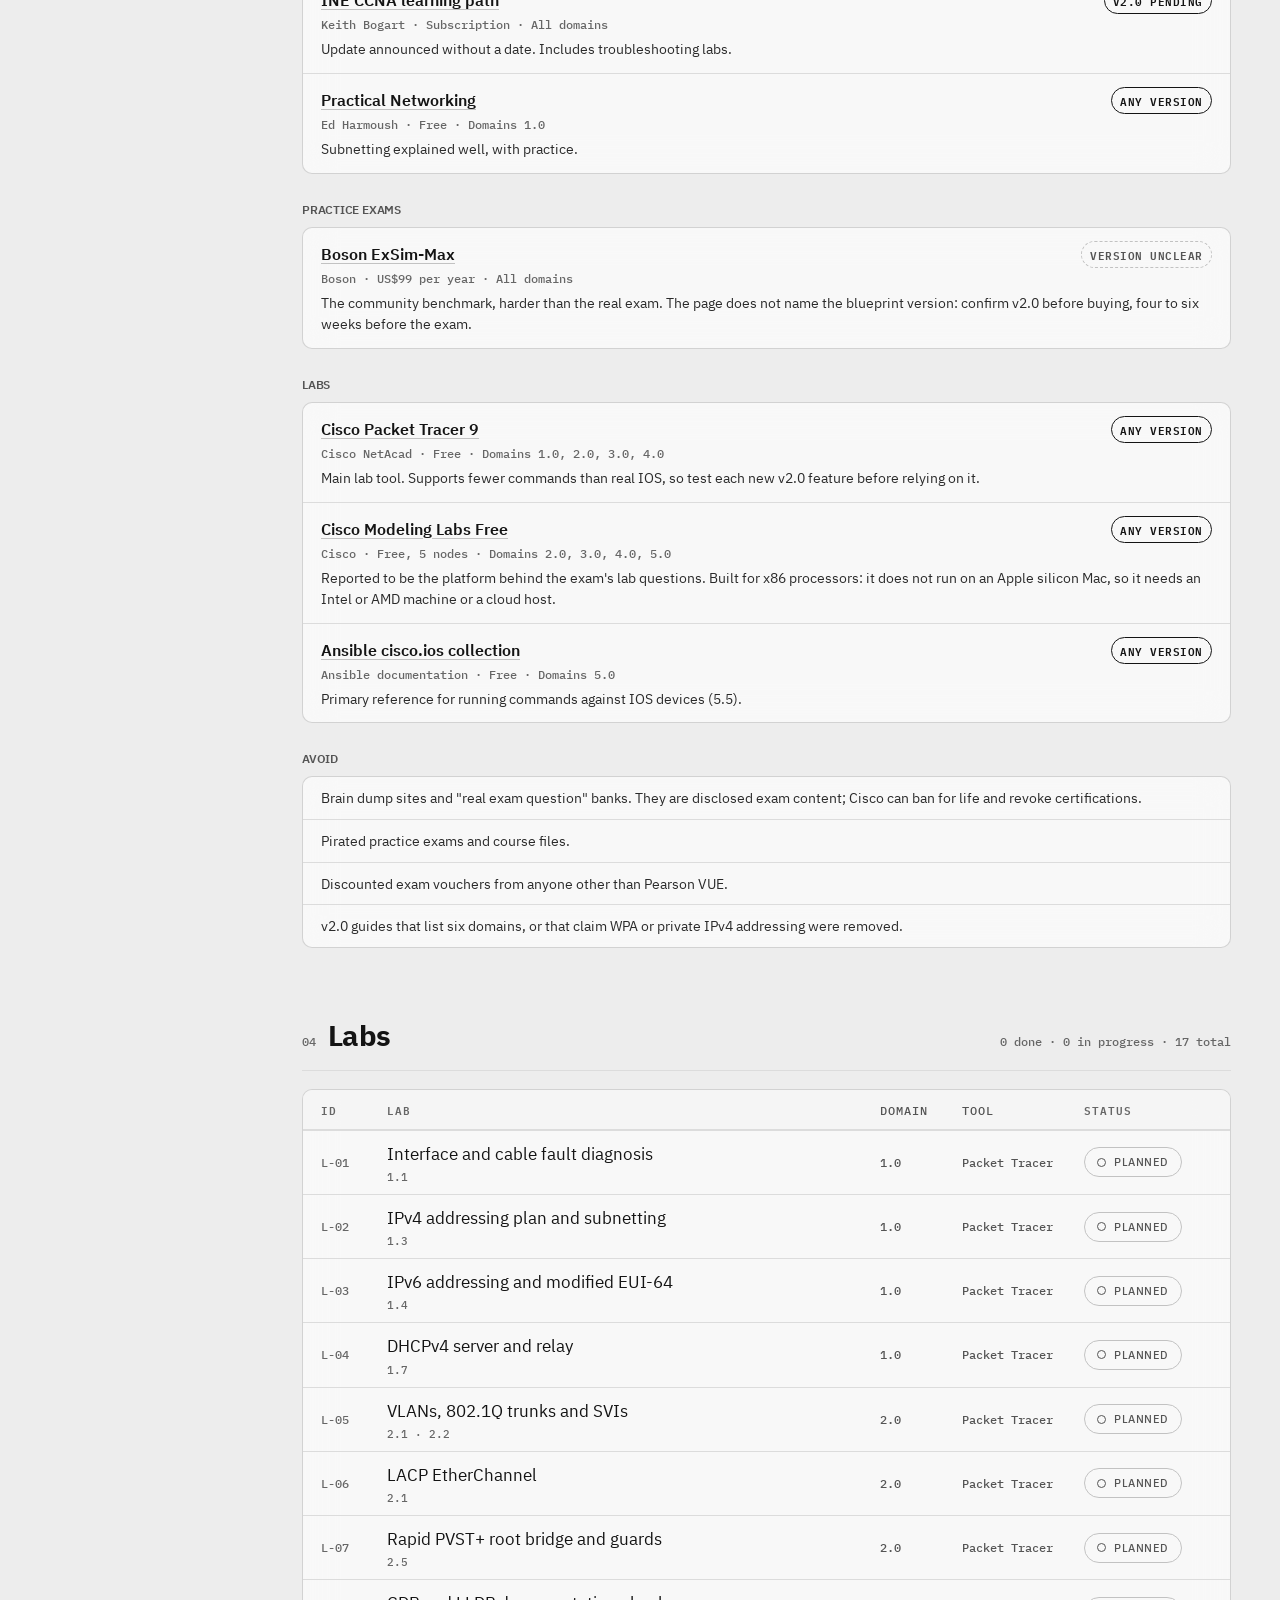
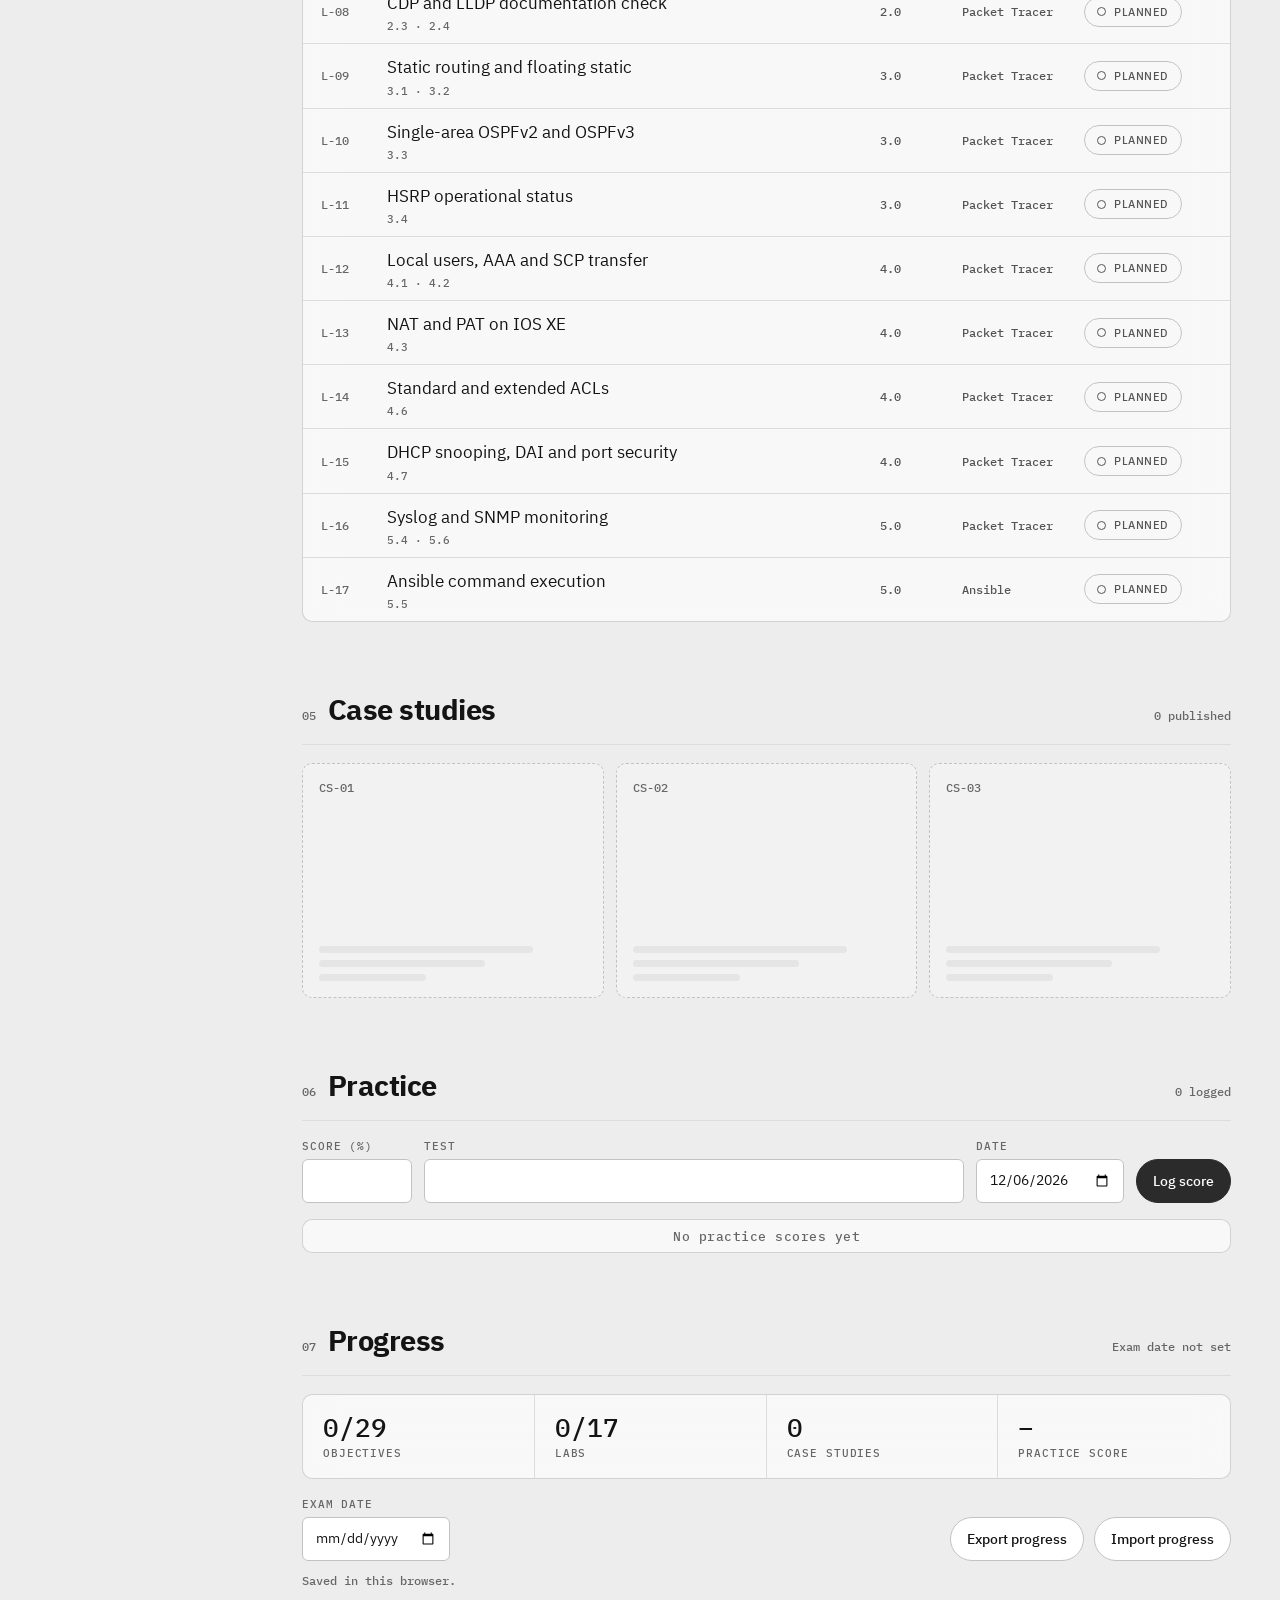
==== commit ce90aa4c: "CCNA: exam facts with sources, v1.1 to v2.0 coverage per objective, vetted resources by domain" ====
--- a/ccna/index.html
+++ b/ccna/index.html
@@ -4,10 +4,10 @@
 <meta charset="utf-8">
 <meta name="viewport" content="width=device-width,initial-scale=1,viewport-fit=cover">
 <title>Cisco CCNA 200-301 · Study Console</title>
-<meta name="description" content="CCNA 200-301 console: exam domains, labs, case studies and progress.">
+<meta name="description" content="CCNA 200-301 v2.0 console: exam facts, domains, vetted resources, labs, case studies and progress.">
 <meta name="theme-color" content="#0a0a0a">
 <script src="../shared/v3/boot.js?v=20261031-3" data-console="ccna"></script>
-<link rel="stylesheet" href="./ccna.css?v=20261114-1">
+<link rel="stylesheet" href="./ccna.css?v=20261114-2">
 </head>
 <body data-console-id="ccna" data-console-name="Cisco CCNA 200-301">
 <main class="cc">
@@ -29,23 +29,33 @@
     </div>
   </header>
 
+  <section class="cc-sec" id="exam">
+    <div class="cc-head"><span class="cc-num">01</span><h2>Exam facts</h2><span class="cc-aside" id="cc-exam-aside"></span></div>
+    <div id="cc-exam-body"></div>
+  </section>
+
   <section class="cc-sec" id="domains">
-    <div class="cc-head"><span class="cc-num">01</span><h2>Exam domains</h2><span class="cc-aside">5 domains · 100%</span></div>
+    <div class="cc-head"><span class="cc-num">02</span><h2>Exam domains</h2><span class="cc-aside">5 domains · 100%</span></div>
     <div class="cc-domains" id="cc-domains"></div>
   </section>
 
+  <section class="cc-sec" id="resources">
+    <div class="cc-head"><span class="cc-num">03</span><h2>Resources</h2><span class="cc-aside" id="cc-res-aside"></span></div>
+    <div id="cc-res-body"></div>
+  </section>
+
   <section class="cc-sec" id="labs">
-    <div class="cc-head"><span class="cc-num">02</span><h2>Labs</h2><span class="cc-aside" id="cc-labs-aside">0 logged</span></div>
+    <div class="cc-head"><span class="cc-num">04</span><h2>Labs</h2><span class="cc-aside" id="cc-labs-aside">0 logged</span></div>
     <div class="cc-table" id="cc-labs"></div>
   </section>
 
   <section class="cc-sec" id="cases">
-    <div class="cc-head"><span class="cc-num">03</span><h2>Case studies</h2><span class="cc-aside" id="cc-cases-aside">0 published</span></div>
+    <div class="cc-head"><span class="cc-num">05</span><h2>Case studies</h2><span class="cc-aside" id="cc-cases-aside">0 published</span></div>
     <div class="cc-cases" id="cc-cases"></div>
   </section>
 
   <section class="cc-sec" id="practice">
-    <div class="cc-head"><span class="cc-num">04</span><h2>Practice</h2><span class="cc-aside" id="cc-practice-aside">0 logged</span></div>
+    <div class="cc-head"><span class="cc-num">06</span><h2>Practice</h2><span class="cc-aside" id="cc-practice-aside">0 logged</span></div>
     <form class="cc-form" id="cc-score-form">
       <label class="sc-field"><span class="cc-lbl">Score (%)</span><input class="sc-input" id="cc-score-val" type="number" min="0" max="100" step="0.1" inputmode="decimal" required></label>
       <label class="sc-field cc-grow"><span class="cc-lbl">Test</span><input class="sc-input" id="cc-score-name" type="text" maxlength="60" autocomplete="off"></label>
@@ -56,7 +66,7 @@
   </section>
 
   <section class="cc-sec" id="progress">
-    <div class="cc-head"><span class="cc-num">05</span><h2>Progress</h2><span class="cc-aside" id="cc-progress-aside">Exam date not set</span></div>
+    <div class="cc-head"><span class="cc-num">07</span><h2>Progress</h2><span class="cc-aside" id="cc-progress-aside">Exam date not set</span></div>
     <div class="cc-stats">
       <div><b id="cc-stat-obj">0/0</b><span>Objectives</span></div>
       <div><b id="cc-stat-labs">0</b><span>Labs</span></div>
@@ -75,7 +85,7 @@
   </section>
 
 </main>
-<script src="./data.js?v=20261114-1"></script>
-<script src="./ccna.js?v=20261114-1"></script>
+<script src="./data.js?v=20261114-2"></script>
+<script src="./ccna.js?v=20261114-2"></script>
 </body>
 </html>
--- a/ccna/ccna.css
+++ b/ccna/ccna.css
@@ -157,3 +157,54 @@
   .cc-stats div:nth-child(2) { border-right: 0; }
   .cc-stats div:nth-child(-n+2) { border-bottom: 1px solid var(--sc-line); }
 }
+
+/* ---------- exam facts, changes, resources ---------- */
+.cc-h3 { margin: 28px 0 10px; font: 600 12px var(--sc-mono); letter-spacing: .1em; text-transform: uppercase; color: var(--sc-muted); }
+.cc-h3:first-child { margin-top: 0; }
+.cc-facts, .cc-res, .cc-dates, .cc-avoid { list-style: none; margin: 0; padding: 0; border: 1px solid color-mix(in srgb, var(--sc-line-strong) 70%, transparent); border-radius: var(--sc-radius, 12px); overflow: hidden; background: color-mix(in srgb, var(--sc-surface) 62%, transparent); -webkit-backdrop-filter: blur(16px); backdrop-filter: blur(16px); }
+.cc-fact { display: grid; grid-template-columns: 170px minmax(0, 1fr) 190px; gap: 4px 16px; align-items: baseline; padding: 11px 18px; }
+.cc-fact + .cc-fact, .cc-re + .cc-re, .cc-dates li + li, .cc-avoid li + li { border-top: 1px solid var(--sc-line); }
+.cc-fact dt { font-weight: 600; font-size: .92rem; color: var(--sc-text); }
+.cc-fact dd { margin: 0; font-size: .92rem; line-height: 1.5; color: var(--sc-text-body); }
+.cc-src { display: flex; flex-direction: column; gap: 2px; font: 500 11px var(--sc-mono); color: var(--sc-faint); overflow-wrap: anywhere; }
+.cc-src b { font-weight: 600; letter-spacing: .05em; text-transform: uppercase; color: var(--sc-muted); }
+.cc-fact[data-s="official"] .cc-src b { color: var(--sc-text); }
+.cc-fact[data-s="unverified"] dd, .cc-fact[data-s="third"] dd { color: var(--sc-muted); }
+.cc-src a, .cc-re-head a { color: inherit; text-decoration: underline; text-decoration-color: var(--sc-line-strong); text-underline-offset: 3px; }
+.cc-src a:hover, .cc-re-head a:hover { text-decoration-color: currentColor; }
+.cc-dates li { display: grid; grid-template-columns: 170px minmax(0, 1fr); gap: 16px; padding: 10px 18px; font-size: .92rem; color: var(--sc-text-body); }
+.cc-dates b { font: 600 12px/1.7 var(--sc-mono); color: var(--sc-text); }
+.cc-chg { display: grid; grid-template-columns: repeat(3, minmax(0, 1fr)); gap: 12px; }
+.cc-chg > div { padding: 16px 18px; border: 1px solid color-mix(in srgb, var(--sc-line-strong) 70%, transparent); border-radius: var(--sc-radius, 12px); background: color-mix(in srgb, var(--sc-surface) 62%, transparent); }
+.cc-chg h4 { margin: 0 0 10px; font-size: .95rem; color: var(--sc-text); }
+.cc-tags { list-style: none; margin: 0; padding: 0; display: flex; flex-wrap: wrap; gap: 6px; }
+.cc-tags li { font-size: .8rem; line-height: 1.3; padding: 4px 9px; border: 1px solid var(--sc-line-strong); border-radius: 999px; color: var(--sc-text-body); }
+.cc-note--block { margin-top: 14px; font-family: inherit; font-size: .88rem; line-height: 1.5; color: var(--sc-muted); }
+.cc-cov { margin: 5px 0 0; font-size: .8rem; color: var(--sc-muted); }
+.cc-cov b { margin-right: 8px; font: 600 10.5px var(--sc-mono); letter-spacing: .05em; text-transform: uppercase; padding: 2px 7px; border: 1px solid var(--sc-line-strong); border-radius: 999px; color: var(--sc-muted); white-space: nowrap; }
+.cc-cov[data-c="new"] b { color: var(--sc-bg); background: var(--sc-text); border-color: var(--sc-text); }
+.cc-cov[data-c="partly"] b { color: var(--sc-text); border-color: var(--sc-text); }
+.cc-filter { display: flex; flex-wrap: wrap; gap: 8px; margin-bottom: 4px; }
+.cc-filter .sc-chip { cursor: pointer; font-family: var(--sc-mono); }
+.cc-filter .sc-chip.is-on { color: var(--sc-bg); background: var(--sc-text); border-color: var(--sc-text); }
+.cc-re { padding: 13px 18px; }
+.cc-re-head { display: flex; flex-wrap: wrap; align-items: baseline; justify-content: space-between; gap: 6px 12px; }
+.cc-re-head a { font-weight: 600; font-size: 1rem; color: var(--sc-text); }
+.cc-v2 { font: 600 10.5px var(--sc-mono); letter-spacing: .05em; text-transform: uppercase; padding: 3px 8px; border: 1px solid var(--sc-line-strong); border-radius: 999px; color: var(--sc-muted); white-space: nowrap; }
+.cc-re[data-v="v2"] .cc-v2 { color: var(--sc-bg); background: var(--sc-text); border-color: var(--sc-text); }
+.cc-re[data-v="pending"] .cc-v2, .cc-re[data-v="any"] .cc-v2 { color: var(--sc-text); border-color: var(--sc-text); }
+.cc-re[data-v="unknown"] .cc-v2 { border-style: dashed; }
+.cc-re-by { margin: 3px 0 0; font: 500 12px var(--sc-mono); color: var(--sc-faint); }
+.cc-re-note { margin: 6px 0 0; font-size: .9rem; line-height: 1.5; color: var(--sc-text-body); }
+.cc-avoid li { padding: 10px 18px; font-size: .9rem; line-height: 1.5; color: var(--sc-text-body); }
+@media (pointer: coarse) { .cc-filter .sc-chip { min-height: 44px; } }
+@media (max-width: 760px) {
+  .cc-fact { grid-template-columns: 1fr; padding: 11px 14px; }
+  .cc-src { flex-direction: row; flex-wrap: wrap; gap: 4px 10px; margin-top: 2px; }
+  .cc-src a { display: inline-flex; align-items: center; min-height: 44px; }
+  .cc-dates li { grid-template-columns: 1fr; gap: 0; padding: 10px 14px; }
+  .cc-chg { grid-template-columns: 1fr; }
+  .cc-re, .cc-avoid li { padding: 12px 14px; }
+  .cc-filter .sc-chip { min-height: 44px; }
+  .cc-re-head a { display: inline-flex; align-items: center; min-height: 44px; }
+}
